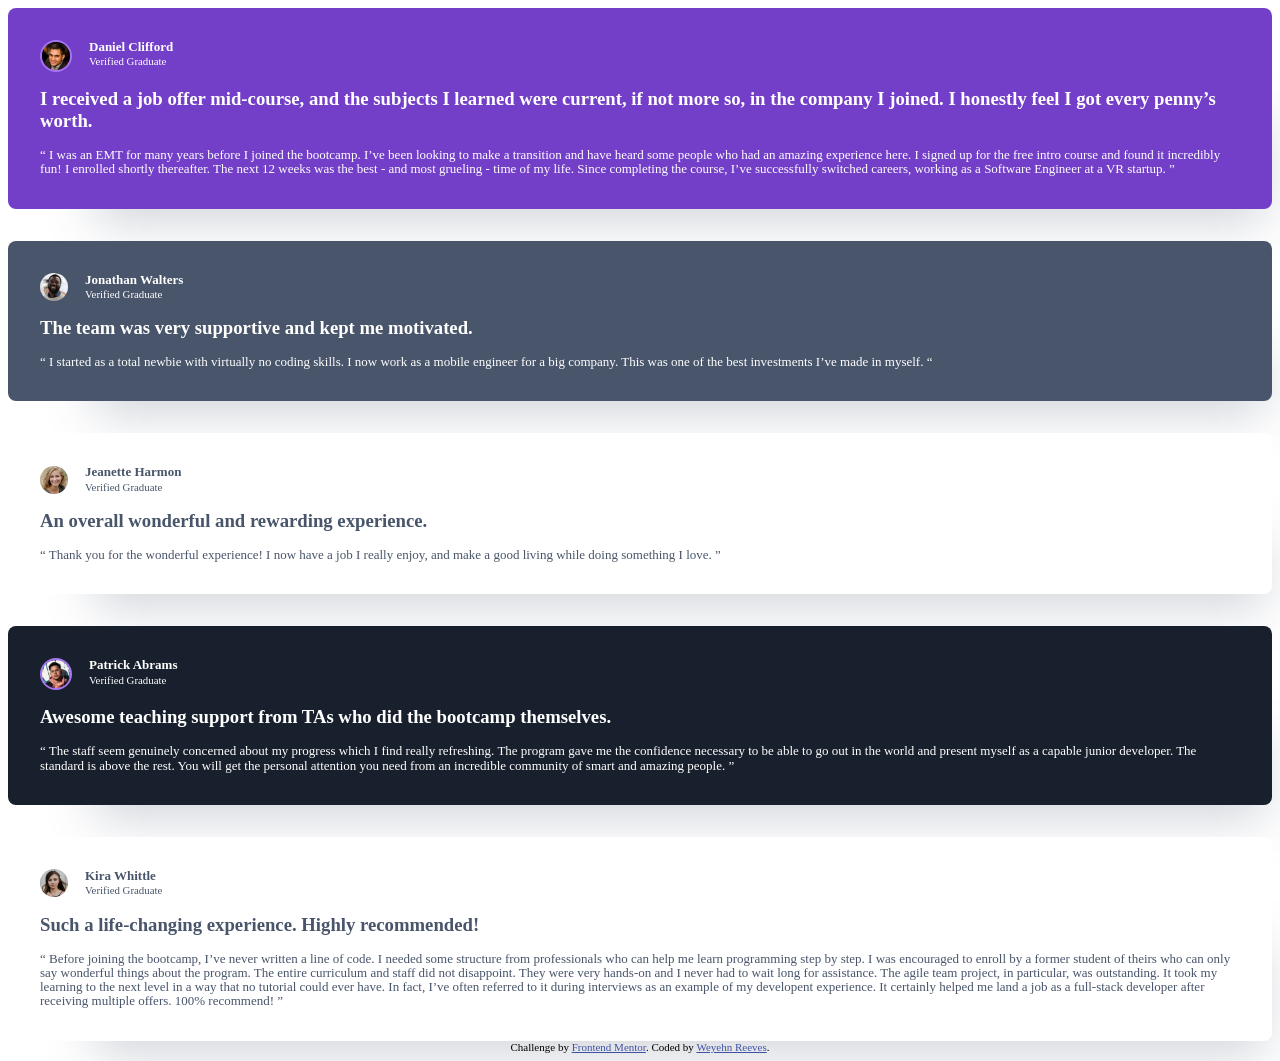
==== scripts/index.html @ 38ead9fa "my 4 card testimonial" ====
<!DOCTYPE html>
<html lang="en">
<head>
  <meta charset="UTF-8">
  <meta name="viewport" content="width=device-width, initial-scale=1.0"> <!-- displays site properly based on user's device -->
  <link rel="icon" type="image/png" sizes="32x32" href="./images/favicon-32x32.png">
  <link rel="stylesheet" href="style.css">
  <title>Frontend Mentor | Testimonial Grid Section </title>
</head>
<body>
  <div class="container">
    <div class="cards">
      <!-- Card 1: Daniel Clifford -->
      <div class="card card-1">
        <div class="profile">
          <img class="image accent-color" src="../images/image-daniel.jpg" alt="Daniel">
          <div class="info">
            <h4>Daniel Clifford</h4>
            <small>Verified Graduate</small>
          </div>
        </div>
        
        <h3 class="headline">I received a job offer mid-course, and the subjects I learned were current, if not more so, in the company I joined. I honestly feel I got every penny’s worth.</h3>
        <p class="description">“ I was an EMT for many years before I joined the bootcamp. I’ve been looking to make a transition and have heard some people who had an amazing experience here. 
          I signed up for the free intro course and found it incredibly fun! I enrolled shortly thereafter. The next 12 weeks was the  best - and most grueling - time of my life. Since completing 
          the course, I’ve  successfully switched careers, working as a Software Engineer at a VR startup. ”
        </p>
      </div>

      <!-- Card 2: Jonathan Walters -->
      <div class="card card-2">
        <div class="profile">
          <img class="image" src="../images/image-jonathan.jpg" alt="Jonathan">
          <div class="info">
            <h4>Jonathan Walters</h4>
            <small>Verified Graduate</small>
          </div>
        </div>
        <h3 class="headline">The team was very supportive and kept me motivated.</h3>
        <p class="description">“ I started as a total newbie with virtually no coding skills.
           I now work as a mobile engineer for a big company. This was one of the best 
           investments I’ve made in myself. “
        </p>
      </div>

      <!-- Card 3: Jeanette Harmon -->
      <div class="card card-3">
        <div class="profile">
          <img class="image" src="../images/image-jeanette.jpg" alt="Jeanette">
          <div class="info">
            <h4>Jeanette Harmon</h4>
            <small>Verified Graduate</small>
          </div>
        </div>
        <h3 class="headline">An overall wonderful and rewarding experience.</h3>
        <p class="description">“ Thank you for the wonderful experience! I now have a job I really enjoy, and make a good living while doing something I love. ”</p>
      </div>

      <!-- Card 4: Patrick Abrams -->
      <div class="card card-4">
        <div class="profile">
          <img class="image accent-color" src="../images/image-patrick.jpg" alt="Patrick">
          <div class="info">
            <h4>Patrick Abrams</h4>
            <small>Verified Graduate</small>
          </div>
        </div>
        <h3 class="headline">Awesome teaching support from TAs who did the bootcamp themselves.</h3>
        <p class="description">“ The staff seem genuinely concerned about my progress which I find really 
          refreshing. The program gave me the confidence necessary to be able to go out in the world and 
          present myself as a capable junior developer. The standard is above the rest. You will get the 
          personal attention you need from an incredible community of smart and amazing people.  ”
        </p>
      </div>

      <!-- Card 5: Kira Whittle -->
      <div class="card card-5">
        <div class="profile">
          <img class="image" src="../images/image-kira.jpg" alt="Kira">
          <div class="info">
            <h4>Kira Whittle</h4>
            <small>Verified Graduate</small>
          </div>
        </div>
        <h3 class="headline">Such a life-changing experience. Highly recommended!</h3>
        <p class="description">“ Before joining the bootcamp, I’ve never written a line 
          of code. I needed some structure from professionals who can help me learn programming 
          step by step. I was encouraged to enroll by a former student of theirs who can only 
          say wonderful things about the program. The entire curriculum and staff did not 
          disappoint. They were very hands-on and I never had to wait long for assistance. 
          The agile team project, in particular, was outstanding. It took my learning to the 
          next level in a way that no tutorial could ever have. In fact, I’ve often referred 
          to it during interviews as an example of my developent experience. It certainly helped 
          me land a job as a full-stack developer after receiving multiple offers. 100% recommend!  ”
        </p>
      </div>
    </div>
  </div>

  <div class="attribution">
    Challenge by <a href="https://www.frontendmentor.io?ref=challenge" target="_blank" rel="noopener">Frontend Mentor</a>. 
    Coded by <a href="https://github.com/WeyehnR">Weyehn Reeves</a>.
  </div>
</body>
</html>
---- scripts/style.css ----
/* Cards Layout Shared Styles */
.cards, .card {
    display: flex;
    flex-direction: column;
    align-items: flex-start;
    gap: var(--spacing-400, 32px);
    align-self: stretch;
}

/* Card Base Specific */
.card {
    padding: var(--spacing-400, 32px);
    gap: var(--spacing-200, 16px);
    border-radius: 8px;
    box-shadow: 40px 60px 50px -47px rgba(72, 85, 106, 0.25);
}

/* Individual Card Colors */
.card-1 {
    background: var(--color-purple-500, #733FC8);
}

.card-2 {
    background: var(--color-grey-500, #48556A);
}

.card-3 {
    background: var(--color-white, #FFF);
}

.card-4 {
    background: var(--color-dark-blue, #19202D);
}

.card-5 {
    background: var(--color-white, #FFF);
}

/* Text Colors by Card */
h3, p, .info {
    color: var(--color-white, #FFF);
}

.card-3 h3, .card-3 p, .card-3 .info,
.card-5 h3, .card-5 p, .card-5 .info {
    color: var(--color-grey-500, #48556A);
}

/* Profile Section */
.profile {
    display: flex;
    align-items: center;
    gap: 17px;
}

.image {
    width: 28px;
    height: 28px;
    border-radius: 28px;
}

.accent-color {
    border: 2px solid #A775F1;
}

/* Headline, Description, Info Styling */
h3 {
    font-size: 1.17em;
    font-weight: bold;
    margin: 0;
}

p, .info {
    align-self: stretch;
    font-size: 13px;
    font-style: normal;
    font-weight: 500;
    line-height: 110%;
    margin: 0;
}

h4 {
    margin: 0;
}

/* Attribution */
.attribution {
    font-size: 11px;
    text-align: center;
}

.attribution a {
    color: hsl(228, 45%, 44%);
}
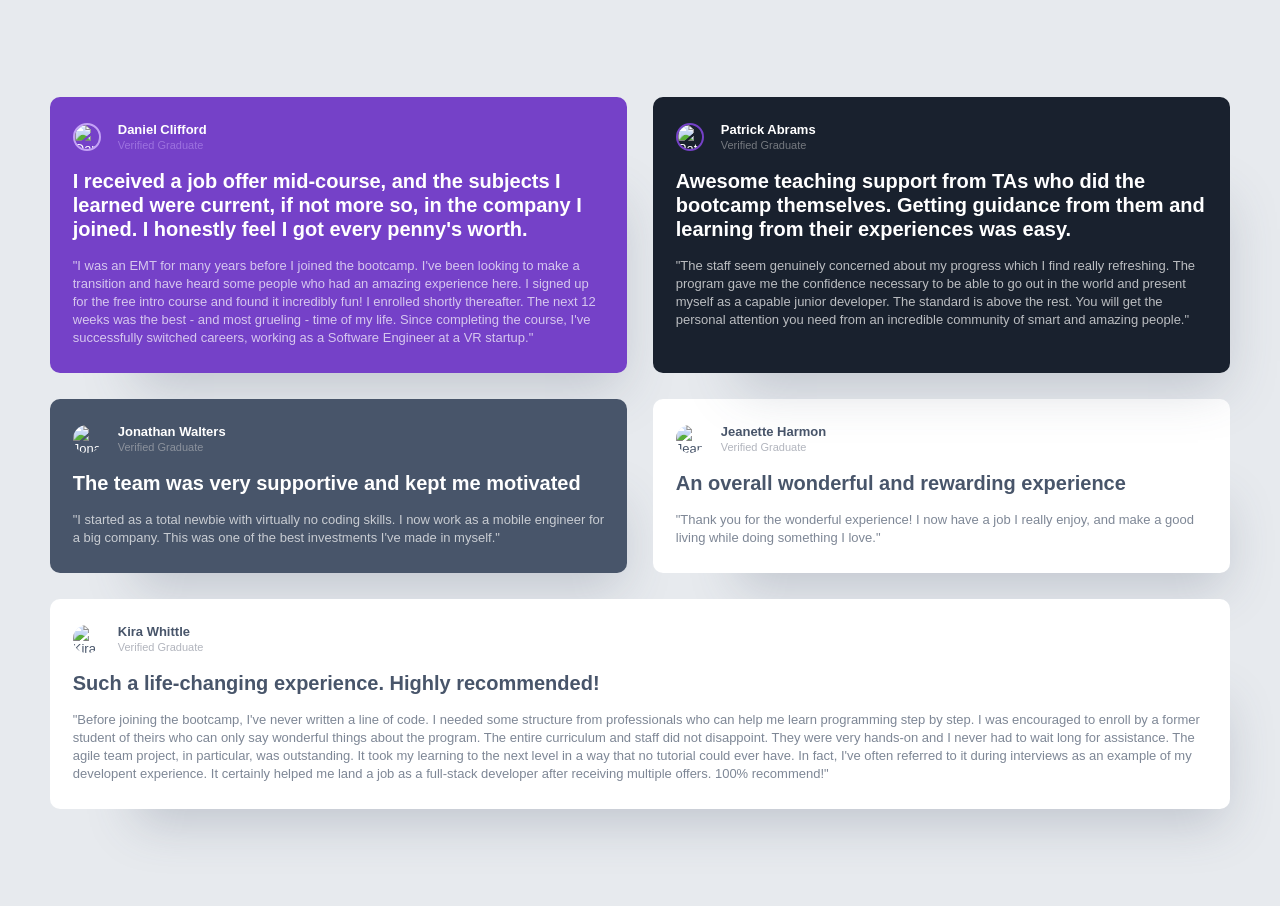
==== commit b2ed4910: "removed duplicated flies" ====
--- a/scripts/index.html
+++ b/scripts/index.html
@@ -1,105 +1,71 @@
 <!DOCTYPE html>
 <html lang="en">
 <head>
-  <meta charset="UTF-8">
-  <meta name="viewport" content="width=device-width, initial-scale=1.0"> <!-- displays site properly based on user's device -->
-  <link rel="icon" type="image/png" sizes="32x32" href="./images/favicon-32x32.png">
-  <link rel="stylesheet" href="style.css">
-  <title>Frontend Mentor | Testimonial Grid Section </title>
+    <meta charset="UTF-8">
+    <meta name="viewport" content="width=device-width, initial-scale=1.0">
+    <title>Testimonials Grid Section</title>
+    <link rel="preconnect" href="https://fonts.googleapis.com">
+    <link rel="preconnect" href="https://fonts.gstatic.com" crossorigin>
+    <link href="https://fonts.googleapis.com/css2?family=Barlow+Semi+Condensed:wght@500;600&display=swap" rel="stylesheet">
+    <link rel="stylesheet" href="styles.css">
 </head>
 <body>
-  <div class="container">
-    <div class="cards">
-      <!-- Card 1: Daniel Clifford -->
-      <div class="card card-1">
-        <div class="profile">
-          <img class="image accent-color" src="../images/image-daniel.jpg" alt="Daniel">
-          <div class="info">
-            <h4>Daniel Clifford</h4>
-            <small>Verified Graduate</small>
-          </div>
+    <main class="testimonials">
+        <div class="testimonial-card card-1">
+            <div class="profile">
+                <img src="images/image-daniel.jpg" alt="Daniel Clifford" class="avatar">
+                <div class="profile-info">
+                    <p class="name">Daniel Clifford</p>
+                    <p class="status">Verified Graduate</p>
+                </div>
+            </div>
+            <h3 class="testimonial-title">I received a job offer mid-course, and the subjects I learned were current, if not more so, in the company I joined. I honestly feel I got every penny's worth.</h3>
+            <p class="testimonial-text">"I was an EMT for many years before I joined the bootcamp. I've been looking to make a transition and have heard some people who had an amazing experience here. I signed up for the free intro course and found it incredibly fun! I enrolled shortly thereafter. The next 12 weeks was the best - and most grueling - time of my life. Since completing the course, I've successfully switched careers, working as a Software Engineer at a VR startup."</p>
         </div>
-        
-        <h3 class="headline">I received a job offer mid-course, and the subjects I learned were current, if not more so, in the company I joined. I honestly feel I got every penny’s worth.</h3>
-        <p class="description">“ I was an EMT for many years before I joined the bootcamp. I’ve been looking to make a transition and have heard some people who had an amazing experience here. 
-          I signed up for the free intro course and found it incredibly fun! I enrolled shortly thereafter. The next 12 weeks was the  best - and most grueling - time of my life. Since completing 
-          the course, I’ve  successfully switched careers, working as a Software Engineer at a VR startup. ”
-        </p>
-      </div>
-
-      <!-- Card 2: Jonathan Walters -->
-      <div class="card card-2">
-        <div class="profile">
-          <img class="image" src="../images/image-jonathan.jpg" alt="Jonathan">
-          <div class="info">
-            <h4>Jonathan Walters</h4>
-            <small>Verified Graduate</small>
-          </div>
+        <div class="testimonial-card card-2">
+            <div class="profile">
+                <img src="images/image-jonathan.jpg" alt="Jonathan Walters" class="avatar">
+                <div class="profile-info">
+                    <p class="name">Jonathan Walters</p>
+                    <p class="status">Verified Graduate</p>
+                </div>
+            </div>
+            <h3 class="testimonial-title">The team was very supportive and kept me motivated</h3>
+            <p class="testimonial-text">"I started as a total newbie with virtually no coding skills. I now work as a mobile engineer for a big company. This was one of the best investments I've made in myself."</p>
         </div>
-        <h3 class="headline">The team was very supportive and kept me motivated.</h3>
-        <p class="description">“ I started as a total newbie with virtually no coding skills.
-           I now work as a mobile engineer for a big company. This was one of the best 
-           investments I’ve made in myself. “
-        </p>
-      </div>
-
-      <!-- Card 3: Jeanette Harmon -->
-      <div class="card card-3">
-        <div class="profile">
-          <img class="image" src="../images/image-jeanette.jpg" alt="Jeanette">
-          <div class="info">
-            <h4>Jeanette Harmon</h4>
-            <small>Verified Graduate</small>
-          </div>
+        <div class="testimonial-card card-3">
+            <div class="profile">
+                <img src="images/image-jeanette.jpg" alt="Jeanette Harmon" class="avatar">
+                <div class="profile-info">
+                    <p class="name">Jeanette Harmon</p>
+                    <p class="status">Verified Graduate</p>
+                </div>
+            </div>
+            <h3 class="testimonial-title">An overall wonderful and rewarding experience</h3>
+            <p class="testimonial-text">"Thank you for the wonderful experience! I now have a job I really enjoy, and make a good living while doing something I love."</p>
         </div>
-        <h3 class="headline">An overall wonderful and rewarding experience.</h3>
-        <p class="description">“ Thank you for the wonderful experience! I now have a job I really enjoy, and make a good living while doing something I love. ”</p>
-      </div>
-
-      <!-- Card 4: Patrick Abrams -->
-      <div class="card card-4">
-        <div class="profile">
-          <img class="image accent-color" src="../images/image-patrick.jpg" alt="Patrick">
-          <div class="info">
-            <h4>Patrick Abrams</h4>
-            <small>Verified Graduate</small>
-          </div>
+        <div class="testimonial-card card-4">
+            <div class="profile">
+                <img src="images/image-patrick.jpg" alt="Patrick Abrams" class="avatar">
+                <div class="profile-info">
+                    <p class="name">Patrick Abrams</p>
+                    <p class="status">Verified Graduate</p>
+                </div>
+            </div>
+            <h3 class="testimonial-title">Awesome teaching support from TAs who did the bootcamp themselves. Getting guidance from them and learning from their experiences was easy.</h3>
+            <p class="testimonial-text">"The staff seem genuinely concerned about my progress which I find really refreshing. The program gave me the confidence necessary to be able to go out in the world and present myself as a capable junior developer. The standard is above the rest. You will get the personal attention you need from an incredible community of smart and amazing people."</p>
         </div>
-        <h3 class="headline">Awesome teaching support from TAs who did the bootcamp themselves.</h3>
-        <p class="description">“ The staff seem genuinely concerned about my progress which I find really 
-          refreshing. The program gave me the confidence necessary to be able to go out in the world and 
-          present myself as a capable junior developer. The standard is above the rest. You will get the 
-          personal attention you need from an incredible community of smart and amazing people.  ”
-        </p>
-      </div>
-
-      <!-- Card 5: Kira Whittle -->
-      <div class="card card-5">
-        <div class="profile">
-          <img class="image" src="../images/image-kira.jpg" alt="Kira">
-          <div class="info">
-            <h4>Kira Whittle</h4>
-            <small>Verified Graduate</small>
-          </div>
+        <div class="testimonial-card card-5">
+            <div class="profile">
+                <img src="images/image-kira.jpg" alt="Kira Whittle" class="avatar">
+                <div class="profile-info">
+                    <p class="name">Kira Whittle</p>
+                    <p class="status">Verified Graduate</p>
+                </div>
+            </div>
+            <h3 class="testimonial-title">Such a life-changing experience. Highly recommended!</h3>
+            <p class="testimonial-text">"Before joining the bootcamp, I've never written a line of code. I needed some structure from professionals who can help me learn programming step by step. I was encouraged to enroll by a former student of theirs who can only say wonderful things about the program. The entire curriculum and staff did not disappoint. They were very hands-on and I never had to wait long for assistance. The agile team project, in particular, was outstanding. It took my learning to the next level in a way that no tutorial could ever have. In fact, I've often referred to it during interviews as an example of my developent experience. It certainly helped me land a job as a full-stack developer after receiving multiple offers. 100% recommend!"</p>
         </div>
-        <h3 class="headline">Such a life-changing experience. Highly recommended!</h3>
-        <p class="description">“ Before joining the bootcamp, I’ve never written a line 
-          of code. I needed some structure from professionals who can help me learn programming 
-          step by step. I was encouraged to enroll by a former student of theirs who can only 
-          say wonderful things about the program. The entire curriculum and staff did not 
-          disappoint. They were very hands-on and I never had to wait long for assistance. 
-          The agile team project, in particular, was outstanding. It took my learning to the 
-          next level in a way that no tutorial could ever have. In fact, I’ve often referred 
-          to it during interviews as an example of my developent experience. It certainly helped 
-          me land a job as a full-stack developer after receiving multiple offers. 100% recommend!  ”
-        </p>
-      </div>
-    </div>
-  </div>
-
-  <div class="attribution">
-    Challenge by <a href="https://www.frontendmentor.io?ref=challenge" target="_blank" rel="noopener">Frontend Mentor</a>. 
-    Coded by <a href="https://github.com/WeyehnR">Weyehn Reeves</a>.
-  </div>
+    </main>
 </body>
-</html>+</html> 
--- a/scripts/styles.css
+++ b/scripts/styles.css
@@ -0,0 +1,191 @@
+:root {
+    /* Primary Colors */
+    --purple-50: hsl(260, 100%, 95%);
+    --purple-300: hsl(264, 82%, 80%);
+    --purple-500: hsl(263, 55%, 52%);
+
+    /* Neutral Colors */
+    --white: hsl(0, 0%, 100%);
+    --grey-100: hsl(214, 17%, 92%);
+    --grey-200: hsl(0, 0%, 81%);
+    --grey-400: hsl(224, 10%, 45%);
+    --grey-500: hsl(217, 19%, 35%);
+    --dark-blue: hsl(219, 29%, 14%);
+    --black: hsl(0, 0%, 7%);
+}
+
+* {
+    margin: 0;
+    padding: 0;
+    box-sizing: border-box;
+}
+
+body {
+    font-family: 'Barlow Semi Condensed', sans-serif;
+    font-size: 13px;
+    background-color: var(--grey-100);
+    min-height: 100vh;
+    display: flex;
+    justify-content: center;
+    align-items: center;
+    padding: 71px 24px;
+}
+
+.testimonials {
+    display: flex;
+    flex-direction: column;
+    align-items: center;
+    max-width: 1440px;
+    margin: 0 auto;
+    gap: 24px;
+}
+
+.testimonial-card {
+    border-radius: 10px;
+    padding: 2em 1.75em;
+    margin: 1em 0;
+    box-shadow: 40px 60px 50px -47px rgba(72, 85, 106, 0.25);
+}
+
+.profile {
+    display: flex;
+    align-items: center;
+    gap: 17px;
+    margin-bottom: 18px;
+}
+
+.avatar {
+    width: 28px;
+    height: 28px;
+    border-radius: 50%;
+}
+
+.profile-info {
+    display: flex;
+    flex-direction: column;
+    gap: 4px;
+}
+
+.name {
+    font-size: 13px;
+    font-weight: 600;
+    line-height: 13px;
+}
+
+.status {
+    font-size: 11px;
+    line-height: 11px;
+    opacity: 0.5;
+}
+
+.testimonial-title {
+    font-size: 20px;
+    font-weight: 600;
+    line-height: 24px;
+    margin-bottom: 16px;
+}
+
+.testimonial-text {
+    font-size: 13px;
+    line-height: 18px;
+    opacity: 0.7;
+}
+
+/* Card 1 - Daniel */
+.card-1 {
+    background-color: var(--purple-500);
+    color: var(--white);
+}
+
+.card-1 .avatar {
+    border: 2px solid var(--purple-300);
+}
+
+.card-1 .status {
+    color: var(--purple-300);
+}
+
+/* Card 2 - Jonathan */
+.card-2 {
+    background-color: var(--grey-500);
+    color: var(--white);
+}
+
+.card-2 .status {
+    color: var(--grey-200);
+}
+
+/* Card 3 - Jeanette */
+.card-3 {
+    background-color: var(--white);
+    color: var(--grey-500);
+}
+
+.card-3 .status {
+    color: var(--grey-400);
+}
+
+/* Card 4 - Patrick */
+.card-4 {
+    background-color: var(--dark-blue);
+    color: var(--white);
+}
+
+.card-4 .avatar {
+    border: 2px solid var(--purple-500);
+}
+
+.card-4 .status {
+    color: var(--grey-200);
+}
+
+/* Card 5 - Kira */
+.card-5 {
+    background-color: var(--white);
+    color: var(--grey-500);
+}
+
+.card-5 .status {
+    color: var(--grey-400);
+}
+
+/* Tablet Layout */
+@media (min-width: 768px) {
+    .testimonials {
+        display: grid;
+        grid-template-columns: minmax(250px, auto) minmax(250px, auto);
+        grid-template-areas:
+            "card-1 card-4"
+            "card-2 card-3"
+            "card-5 card-5";
+        gap: 2em;
+        padding: 2em;
+        align-items: unset;
+    }
+    .testimonial-card {
+        margin: 0;
+    }
+    .card-1 { grid-area: card-1; }
+    .card-2 { grid-area: card-2; }
+    .card-3 { grid-area: card-3; }
+    .card-4 { grid-area: card-4; }
+    .card-5 { grid-area: card-5; }
+}
+
+/* Desktop Layout */
+@media (min-width: 1440px) {
+    .testimonials {
+        grid-template-columns: repeat(4, minmax(200px, auto));
+        grid-template-areas:
+            "card-1 card-1 card-2 card-5"
+            "card-3 card-4 card-4 card-5";
+    }
+    .testimonial-card {
+        padding: 2em;
+    }
+    .card-1 { grid-area: card-1; }
+    .card-2 { grid-area: card-2; }
+    .card-3 { grid-area: card-3; }
+    .card-4 { grid-area: card-4; }
+    .card-5 { grid-area: card-5; }
+} 
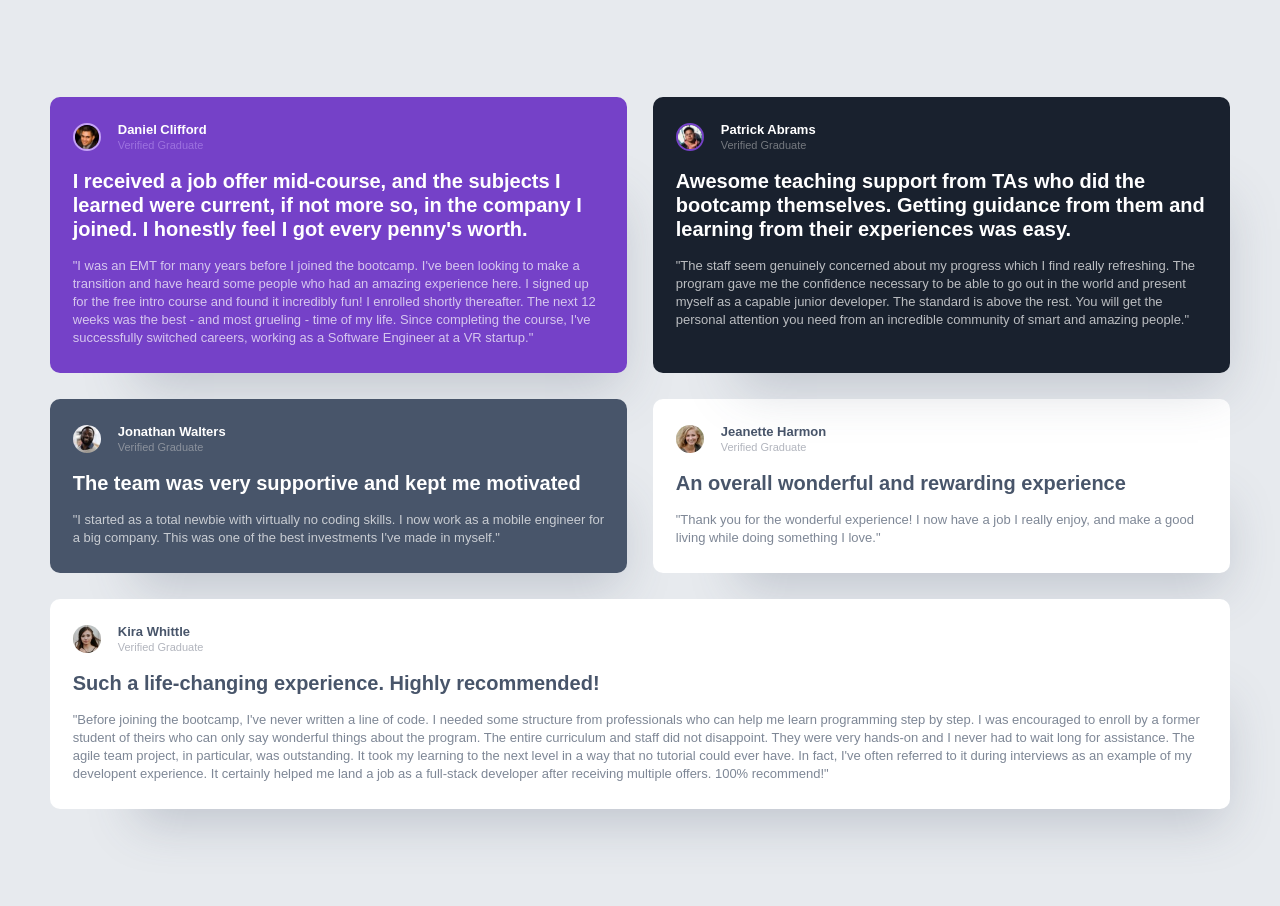
==== commit c6371e9e: "updated path for images" ====
--- a/scripts/index.html
+++ b/scripts/index.html
@@ -13,7 +13,7 @@
     <main class="testimonials">
         <div class="testimonial-card card-1">
             <div class="profile">
-                <img src="images/image-daniel.jpg" alt="Daniel Clifford" class="avatar">
+                <img src="../images/image-daniel.jpg" alt="Daniel Clifford" class="avatar">
                 <div class="profile-info">
                     <p class="name">Daniel Clifford</p>
                     <p class="status">Verified Graduate</p>
@@ -24,7 +24,7 @@
         </div>
         <div class="testimonial-card card-2">
             <div class="profile">
-                <img src="images/image-jonathan.jpg" alt="Jonathan Walters" class="avatar">
+                <img src="../images/image-jonathan.jpg" alt="Jonathan Walters" class="avatar">
                 <div class="profile-info">
                     <p class="name">Jonathan Walters</p>
                     <p class="status">Verified Graduate</p>
@@ -35,7 +35,7 @@
         </div>
         <div class="testimonial-card card-3">
             <div class="profile">
-                <img src="images/image-jeanette.jpg" alt="Jeanette Harmon" class="avatar">
+                <img src="../images/image-jeanette.jpg" alt="Jeanette Harmon" class="avatar">
                 <div class="profile-info">
                     <p class="name">Jeanette Harmon</p>
                     <p class="status">Verified Graduate</p>
@@ -46,7 +46,7 @@
         </div>
         <div class="testimonial-card card-4">
             <div class="profile">
-                <img src="images/image-patrick.jpg" alt="Patrick Abrams" class="avatar">
+                <img src="../images/image-patrick.jpg" alt="Patrick Abrams" class="avatar">
                 <div class="profile-info">
                     <p class="name">Patrick Abrams</p>
                     <p class="status">Verified Graduate</p>
@@ -57,7 +57,7 @@
         </div>
         <div class="testimonial-card card-5">
             <div class="profile">
-                <img src="images/image-kira.jpg" alt="Kira Whittle" class="avatar">
+                <img src="../images/image-kira.jpg" alt="Kira Whittle" class="avatar">
                 <div class="profile-info">
                     <p class="name">Kira Whittle</p>
                     <p class="status">Verified Graduate</p>
